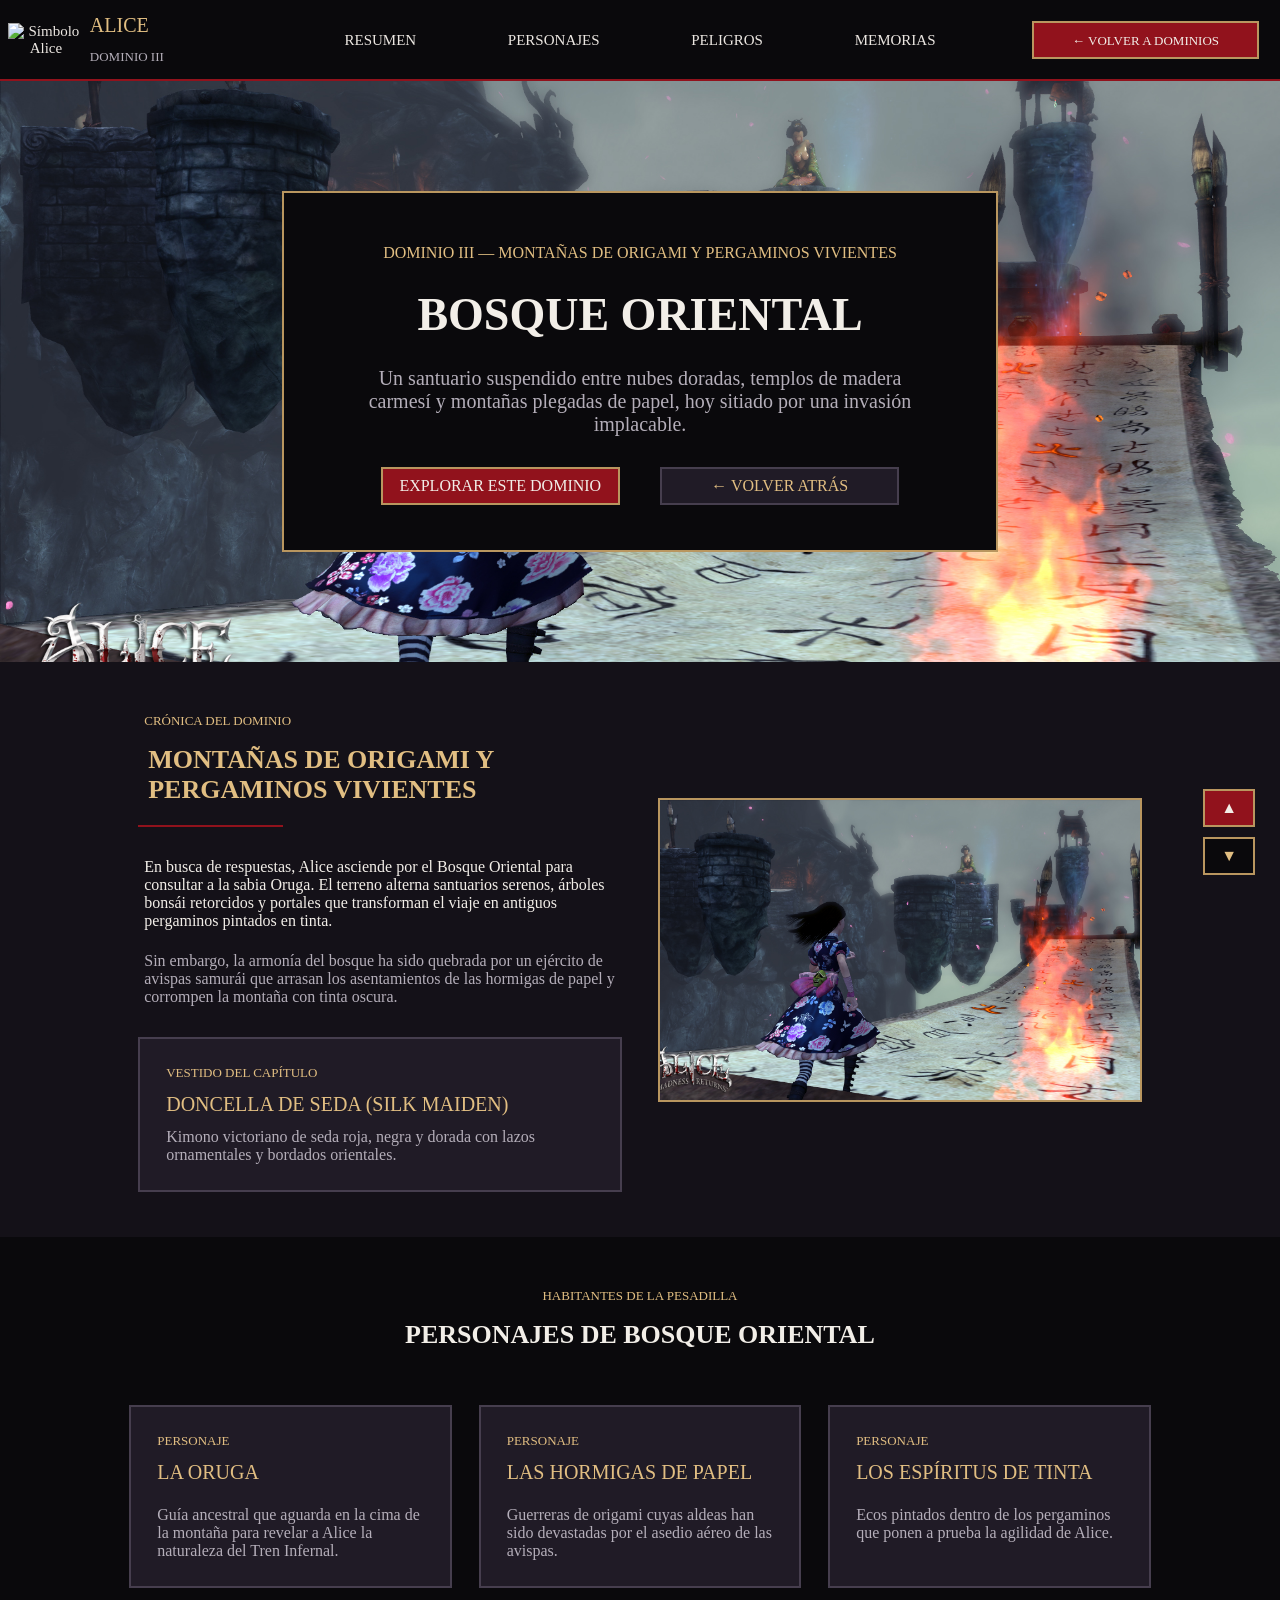
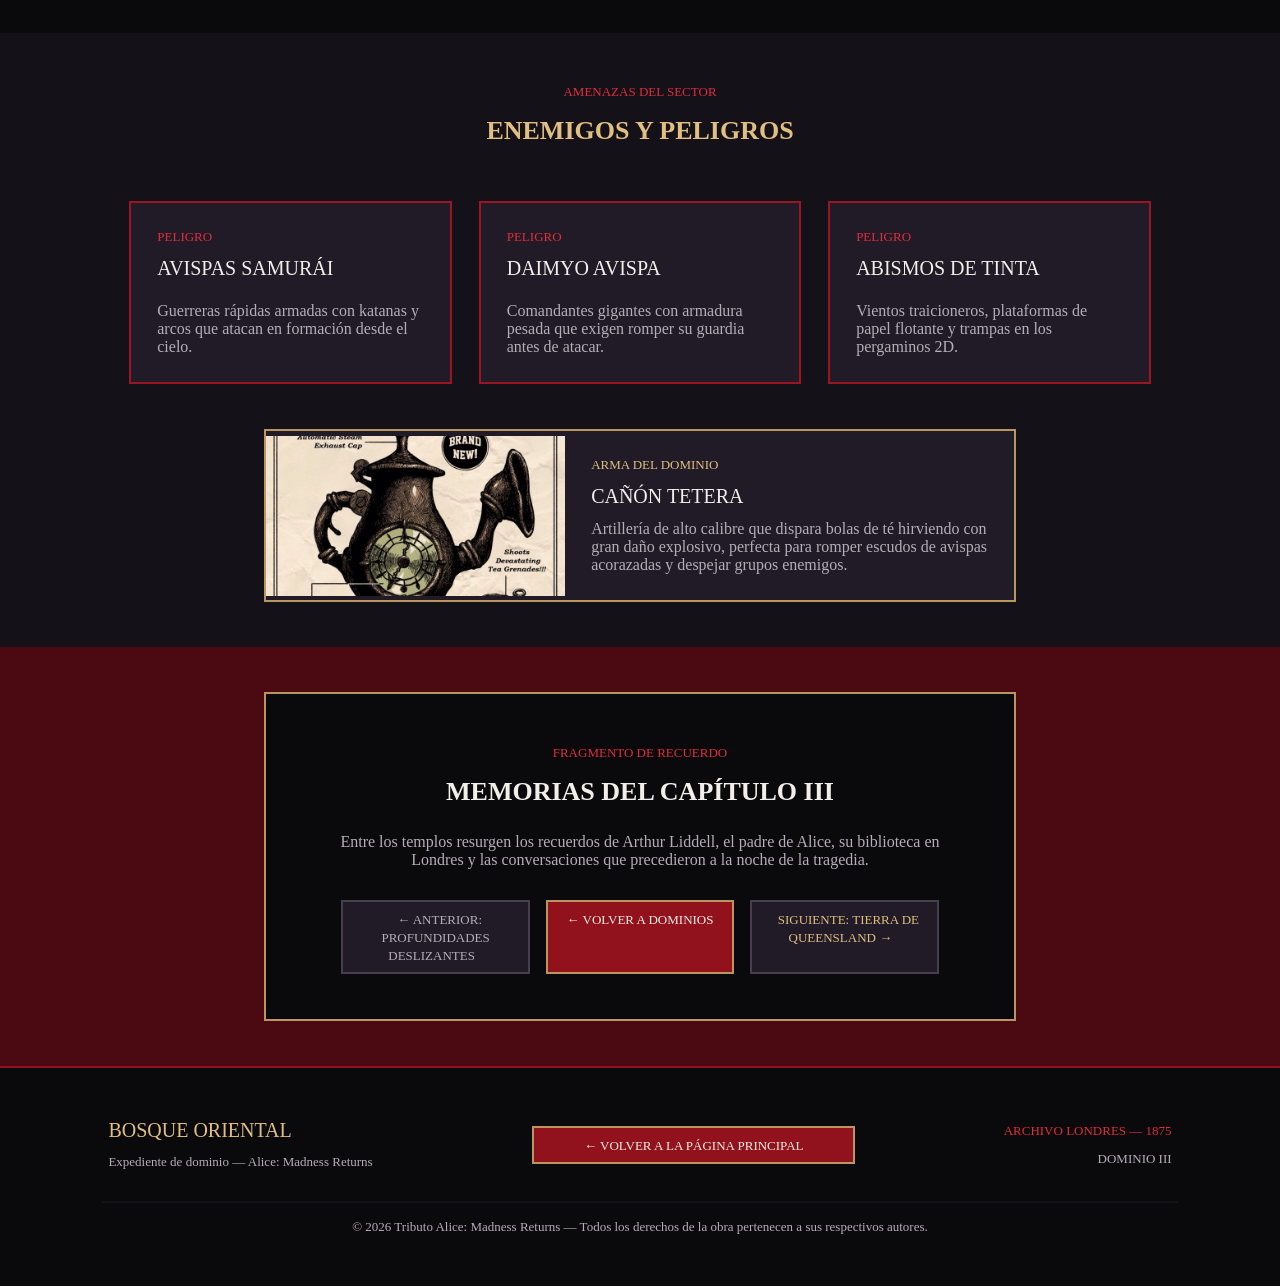
==== bosque-oriental.html @ 74ced8d1 "Add files via upload" ====
<!DOCTYPE html>
<html lang="es">
<head>
    <meta charset="UTF-8">
    <meta name="viewport" content="width=device-width, initial-scale=1.0">
    <title>BOSQUE ORIENTAL - Alice: Madness Returns</title>
    <link rel="icon" href="./img/logo-omega.png" type="image/png">
    <link rel="stylesheet" href="./css/estilos.css">
</head>
<body class="bg-negro texto-blanco">

    <!-- BARRA DE NAVEGACIÓN -->
    <header class="bg-negro w-100 padding-chico" id="inicio">
        <section class="d-flex align-center centradito w-100">

            <!-- Marca / Logo (vuelve al inicio) -->
            <article class="w-20 d-flex align-center">
                <article class="w-30 text-center">
                    <a href="index.html" class="link-imagen">
                        <img src="./img/logo-omega.png" alt="Símbolo Alice" class="w-80">
                    </a>
                </article>
                <article class="w-70">
                    <p class="texto-dorado texto-mediano">ALICE</p>
                    <p class="texto-gris texto-chico">DOMINIO III</p>
                </article>
            </article>

            <!-- Navegación interna del dominio -->
            <nav class="w-60">
                <ul class="d-flex centradito align-center w-100">
                    <li><a href="#resumen">RESUMEN</a></li>
                    <li><a href="#personajes">PERSONAJES</a></li>
                    <li><a href="#peligros">PELIGROS</a></li>
                    <li><a href="#memoria">MEMORIAS</a></li>
                </ul>
            </nav>

            <!-- Botón Volver Atrás en el Header -->
            <article class="w-20 d-flex centradito">
                <article class="borde-dorado w-90 text-center">
                    <p class="bg-carmesi padding-chico">
                        <a href="index.html#dominios" class="texto-blanco texto-chico">← VOLVER A DOMINIOS</a>
                    </p>
                </article>
            </article>

        </section>
    </header>

    <article class="bg-carmesi padding-linea w-100"></article>

    <main class="w-100">

        <!-- HERO DEL DOMINIO -->
        <section class="bg-cover img-dominio-3 padding-hero w-100 text-center">
            <article class="d-flex centradito w-100">
                <article class="borde-dorado w-70">
                    <article class="bg-negro padding-grande text-center w-100">
                        <p class="texto-dorado texto-normal margen-abajo-chico">DOMINIO III — MONTAÑAS DE ORIGAMI Y PERGAMINOS VIVIENTES</p>
                        <h1 class="texto-blanco texto-gigante margen-abajo-chico">BOSQUE ORIENTAL</h1>
                        <p class="texto-gris texto-mediano margen-abajo">Un santuario suspendido entre nubes doradas, templos de madera carmesí y montañas plegadas de papel, hoy sitiado por una invasión implacable.</p>

                        <article class="d-flex centradito w-100 margen-arriba">
                            <article class="borde-dorado w-40">
                                <p class="bg-carmesi padding-chico text-center">
                                    <a href="#resumen" class="texto-blanco texto-normal">EXPLORAR ESTE DOMINIO</a>
                                </p>
                            </article>
                            <article class="borde-gris w-40">
                                <p class="bg-tarjeta padding-chico text-center">
                                    <a href="index.html#dominios" class="texto-dorado texto-normal">← VOLVER ATRÁS</a>
                                </p>
                            </article>
                        </article>
                    </article>
                </article>
            </article>
        </section>

        <!-- SECCIÓN 1: RESUMEN Y ATMÓSFERA -->
        <section class="bg-oscuro padding-grande w-100" id="resumen">
            <article class="d-flex align-center centradito w-100">

                <article class="w-45 text-left">
                    <p class="texto-dorado texto-chico">CRÓNICA DEL DOMINIO</p>
                    <h2 class="texto-dorado texto-grande margen-abajo-chico">MONTAÑAS DE ORIGAMI Y PERGAMINOS VIVIENTES</h2>
                    <article class="bg-carmesi padding-linea w-30 margen-abajo"></article>
                    <p class="texto-blanco texto-normal margen-abajo-chico">En busca de respuestas, Alice asciende por el Bosque Oriental para consultar a la sabia Oruga. El terreno alterna santuarios serenos, árboles bonsái retorcidos y portales que transforman el viaje en antiguos pergaminos pintados en tinta.</p>
                    <p class="texto-gris texto-normal margen-abajo">Sin embargo, la armonía del bosque ha sido quebrada por un ejército de avispas samurái que arrasan los asentamientos de las hormigas de papel y corrompen la montaña con tinta oscura.</p>

                    <article class="borde-gris w-100">
                        <article class="bg-tarjeta padding-mediano w-100">
                            <p class="texto-dorado texto-chico">VESTIDO DEL CAPÍTULO</p>
                            <p class="texto-dorado texto-mediano">DONCELLA DE SEDA (SILK MAIDEN)</p>
                            <p class="texto-gris texto-normal">Kimono victoriano de seda roja, negra y dorada con lazos ornamentales y bordados orientales.</p>
                        </article>
                    </article>
                </article>

                <article class="w-45">
                    <article class="borde-dorado w-100">
                        <article class="bg-cover img-dominio-3 alto-destacado w-100"></article>
                    </article>
                </article>

            </article>
        </section>

        <!-- SECCIÓN 2: PERSONAJES CLAVE -->
        <section class="bg-negro padding-grande w-100 text-center" id="personajes">
            <p class="texto-dorado texto-chico">HABITANTES DE LA PESADILLA</p>
            <h2 class="texto-blanco texto-grande margen-abajo-grande">PERSONAJES DE BOSQUE ORIENTAL</h2>

            <section class="d-flex centradito w-100">
                <article class="borde-gris w-30 text-left">
                    <article class="bg-tarjeta padding-mediano w-100">
                        <p class="texto-dorado texto-chico">PERSONAJE</p>
                        <p class="texto-dorado texto-mediano margen-abajo-chico">LA ORUGA</p>
                        <p class="texto-gris texto-normal">Guía ancestral que aguarda en la cima de la montaña para revelar a Alice la naturaleza del Tren Infernal.</p>
                    </article>
                </article>
                <article class="borde-gris w-30 text-left">
                    <article class="bg-tarjeta padding-mediano w-100">
                        <p class="texto-dorado texto-chico">PERSONAJE</p>
                        <p class="texto-dorado texto-mediano margen-abajo-chico">LAS HORMIGAS DE PAPEL</p>
                        <p class="texto-gris texto-normal">Guerreras de origami cuyas aldeas han sido devastadas por el asedio aéreo de las avispas.</p>
                    </article>
                </article>
                <article class="borde-gris w-30 text-left">
                    <article class="bg-tarjeta padding-mediano w-100">
                        <p class="texto-dorado texto-chico">PERSONAJE</p>
                        <p class="texto-dorado texto-mediano margen-abajo-chico">LOS ESPÍRITUS DE TINTA</p>
                        <p class="texto-gris texto-normal">Ecos pintados dentro de los pergaminos que ponen a prueba la agilidad de Alice.</p>
                    </article>
                </article>
            </section>
        </section>

        <!-- SECCIÓN 3: ENEMIGOS Y PELIGROS -->
        <section class="bg-oscuro padding-grande w-100 text-center" id="peligros">
            <p class="texto-rojo texto-chico">AMENAZAS DEL SECTOR</p>
            <h2 class="texto-dorado texto-grande margen-abajo-grande">ENEMIGOS Y PELIGROS</h2>

            <section class="d-flex centradito w-100 margen-abajo-grande">
                <article class="borde-carmesi w-30 text-left">
                    <article class="bg-tarjeta padding-mediano w-100">
                        <p class="texto-rojo texto-chico">PELIGRO</p>
                        <p class="texto-blanco texto-mediano margen-abajo-chico">AVISPAS SAMURÁI</p>
                        <p class="texto-gris texto-normal">Guerreras rápidas armadas con katanas y arcos que atacan en formación desde el cielo.</p>
                    </article>
                </article>
                <article class="borde-carmesi w-30 text-left">
                    <article class="bg-tarjeta padding-mediano w-100">
                        <p class="texto-rojo texto-chico">PELIGRO</p>
                        <p class="texto-blanco texto-mediano margen-abajo-chico">DAIMYO AVISPA</p>
                        <p class="texto-gris texto-normal">Comandantes gigantes con armadura pesada que exigen romper su guardia antes de atacar.</p>
                    </article>
                </article>
                <article class="borde-carmesi w-30 text-left">
                    <article class="bg-tarjeta padding-mediano w-100">
                        <p class="texto-rojo texto-chico">PELIGRO</p>
                        <p class="texto-blanco texto-mediano margen-abajo-chico">ABISMOS DE TINTA</p>
                        <p class="texto-gris texto-normal">Vientos traicioneros, plataformas de papel flotante y trampas en los pergaminos 2D.</p>
                    </article>
                </article>
            </section>

            <!-- Arma o habilidad clave del dominio -->
            <article class="d-flex centradito w-100">
                <article class="borde-dorado w-70 text-left">
                    <article class="bg-tarjeta d-flex align-center w-100">
                        <article class="w-40 bg-cover img-arma-4 alto-arma"></article>
                        <article class="w-60 padding-mediano">
                            <p class="texto-dorado texto-chico">ARMA DEL DOMINIO</p>
                            <p class="texto-blanco texto-mediano">CAÑÓN TETERA</p>
                            <p class="texto-gris texto-normal">Artillería de alto calibre que dispara bolas de té hirviendo con gran daño explosivo, perfecta para romper escudos de avispas acorazadas y despejar grupos enemigos.</p>
                        </article>
                    </article>
                </article>
            </article>
        </section>

        <!-- SECCIÓN 4: MEMORIAS Y NAVEGACIÓN DE RETORNO -->
        <section class="bg-carmesi-oscuro padding-grande w-100 text-center" id="memoria">
            <article class="d-flex centradito w-100">
                <article class="borde-dorado w-70">
                    <article class="bg-negro padding-grande text-center w-100">
                        <p class="texto-rojo texto-chico">FRAGMENTO DE RECUERDO</p>
                        <h2 class="texto-blanco texto-grande margen-abajo-chico">MEMORIAS DEL CAPÍTULO III</h2>
                        <p class="texto-gris texto-normal margen-abajo">Entre los templos resurgen los recuerdos de Arthur Liddell, el padre de Alice, su biblioteca en Londres y las conversaciones que precedieron a la noche de la tragedia.</p>

                        <!-- Botones de navegación y volver atrás -->
                        <article class="d-flex centradito w-100 margen-arriba">
                            <article class="borde-gris w-30">
                                <p class="bg-tarjeta padding-chico text-center">
                                    <a href="profundidades.html" class="texto-gris texto-chico">← ANTERIOR: PROFUNDIDADES DESLIZANTES</a>
                                </p>
                            </article>
                            <article class="borde-dorado w-30">
                                <p class="bg-carmesi padding-chico text-center">
                                    <a href="index.html#dominios" class="texto-blanco texto-chico">← VOLVER A DOMINIOS</a>
                                </p>
                            </article>
                            <article class="borde-gris w-30">
                                <p class="bg-tarjeta padding-chico text-center">
                                    <a href="queensland.html" class="texto-dorado texto-chico">SIGUIENTE: TIERRA DE QUEENSLAND →</a>
                                </p>
                            </article>
                        </article>
                    </article>
                </article>
            </article>
        </section>

    </main>

    <article class="bg-carmesi padding-linea w-100"></article>

    <!-- FOOTER -->
    <footer class="bg-negro padding-grande w-100" id="final">
        <section class="d-flex centradito align-center w-100 margen-abajo">
            <article class="w-40 text-left">
                <p class="texto-dorado texto-mediano">BOSQUE ORIENTAL</p>
                <p class="texto-gris texto-chico">Expediente de dominio — Alice: Madness Returns</p>
            </article>

            <article class="w-30 text-center">
                <article class="borde-dorado w-100">
                    <p class="bg-carmesi padding-chico">
                        <a href="index.html#dominios" class="texto-blanco texto-chico">← VOLVER A LA PÁGINA PRINCIPAL</a>
                    </p>
                </article>
            </article>

            <article class="w-30 text-right">
                <p class="texto-rojo texto-chico">ARCHIVO LONDRES — 1875</p>
                <p class="texto-gris texto-chico">DOMINIO III</p>
            </article>
        </section>

        <article class="bg-oscuro padding-linea w-100 margen-abajo-chico"></article>
        <p class="texto-gris texto-chico text-center">© 2026 Tributo Alice: Madness Returns — Todos los derechos de la obra pertenecen a sus respectivos autores.</p>
    </footer>

    <!-- Botones flotantes: Inicio y Final -->
    <article class="botones-flotantes">
        <article class="borde-dorado margen-abajo-chico text-center">
            <p class="bg-carmesi padding-chico">
                <a href="#inicio" class="texto-blanco texto-normal" title="Ir al inicio">▲</a>
            </p>
        </article>
        <article class="borde-dorado text-center">
            <p class="bg-negro padding-chico">
                <a href="#final" class="texto-dorado texto-normal" title="Ir al final">▼</a>
            </p>
        </article>
    </article>

    <script src="./js/scroll.js"></script>
</body>
</html>
---- css/estilos.css ----
* { box-sizing: border-box; padding: 0; margin: 0; scroll-behavior: smooth; }


h1 { font-size: 42px; padding: 10px; }
h2 { font-size: 28px; padding: 10px; }
p { padding: 6px; }
ul { list-style: none; }

a {
    text-decoration: none;
    color: rgb(235, 230, 225);
    font-size: 15px;
    padding: 8px;
}

a:hover {
    color: rgb(215, 40, 55);
    text-decoration: underline;
}


.bg-negro { background-color: rgb(10, 9, 12); }
.bg-oscuro { background-color: rgb(20, 17, 24); }
.bg-tarjeta { background-color: rgb(32, 27, 38); }
.bg-carmesi { background-color: rgb(145, 18, 28); }
.bg-carmesi-oscuro { background-color: rgb(75, 10, 18); }
.bg-celeste { background-color: rgb(95, 175, 185); }
.bg-blanco { background-color: rgb(240, 235, 230); }


.borde-carmesi {
    background-color: rgb(155, 22, 34);
    padding: 2px;
}

.borde-dorado {
    background-color: rgb(185, 150, 95);
    padding: 2px;
}

.borde-gris {
    background-color: rgb(70, 62, 78);
    padding: 2px;
}


.texto-chico { font-size: 13px; }
.texto-normal { font-size: 16px; }
.texto-mediano { font-size: 20px; }
.texto-grande { font-size: 26px; }
.texto-gigante { font-size: 46px; }

.texto-blanco { color: rgb(242, 238, 232); }
.texto-gris { color: rgb(180, 174, 185); }
.texto-rojo { color: rgb(225, 45, 60); }
.texto-dorado { color: rgb(225, 190, 130); }
.texto-celeste { color: rgb(135, 210, 218); }
.texto-negro { color: rgb(15, 12, 18); }

.text-center { text-align: center; }
.text-left { text-align: left; }
.text-right { text-align: right; }


.d-flex { display: flex; }
.align-center { align-items: center; }
.centradito { justify-content: space-evenly; }


.w-10 { width: 10%; }
.w-20 { width: 20%; }
.w-30 { width: 30%; }
.w-40 { width: 40%; }
.w-45 { width: 45%; }
.w-50 { width: 50%; }
.w-60 { width: 60%; }
.w-70 { width: 70%; }
.w-80 { width: 80%; }
.w-90 { width: 90%; }
.w-100 { width: 100%; }


.padding-linea { padding: 1px; }
.padding-chico { padding: 8px; }
.padding-mediano { padding: 20px; }
.padding-grande { padding: 45px 8%; }
.padding-hero { padding: 110px 10%; }

.margen-abajo-chico { margin: 0 0 10px 0; }
.margen-abajo { margin: 0 0 25px 0; }
.margen-abajo-grande { margin: 0 0 45px 0; }
.margen-arriba { margin: 25px 0 0 0; }


.bg-cover {
    background-size: cover;
    background-repeat: no-repeat;
    background-position: center;
}

.alto-tarjeta { padding: 95px 10px; }
.alto-arma { padding: 80px 10px; }
.alto-destacado { padding: 150px 20px; }

.img-hero { background-image: url(../img/Hero-v1.jpg) }
.img-historia { background-image: url(../img/Londres-alice.jpg); }
.img-dominio-londres { background-image: url(../img/historia-londres.jpg); }
.img-dominio-valle, .img-dominio-1 { background-image: url(../img/dominio-valle.jpg); }
.img-dominio-sombrerero { background-image: url(../img/dominio-sombrerero.jpg); }
.img-dominio-profundidades, .img-dominio-2 { background-image: url(../img/dominio-profundidades.jpg); }
.img-dominio-bosque, .img-dominio-3 { background-image: url(../img/dominio-bosque.jpg); }
.img-dominio-queensland, .img-dominio-4 { background-image: url(../img/dominio-queensland.jpg); }
.img-dominio-munecas, .img-dominio-5 { background-image: url(../img/dominio-munecas.jpg); }
.img-dominio-tren, .img-dominio-6 { background-image: url(../img/dominio-tren.jpg); }
.img-arma-1 { background-image: url(../img/arma-vorpal.jpg); }
.img-arma-2 { background-image: url(../img/arma-molinillo.jpg); }
.img-arma-3 { background-image: url(../img/arma-caballito.jpg); }
.img-arma-4 { background-image: url(../img/arma-tetera.jpg); }
.img-histeria { background-image: url(../img/modo-histeria.jpg); }
.img-cta { background-image: url(../img/cta-fondo.jpg); }


.alto-arma {
    cursor: zoom-in;
}


.alto-arma::before {
    content: "";
    position: fixed;
    top: 0;
    left: 0;
    width: 100%;
    height: 100%;
    background-color: rgba(10, 9, 12, 0.75);
    backdrop-filter: blur(8px);
    -webkit-backdrop-filter: blur(8px);
    z-index: 998;
    opacity: 0;
    visibility: hidden;
    pointer-events: none;
    transition: opacity 0.3s ease, visibility 0.3s ease;
}

.alto-arma::after {
    content: "";
    position: fixed;
    top: 50%;
    left: 50%;
    width: 80vw;
    height: 80vh;
    background-image: inherit;
    background-size: contain;
    background-repeat: no-repeat;
    background-position: center;
    filter: drop-shadow(0 0 25px rgba(0, 0, 0, 0.9));
    z-index: 999;
    opacity: 0;
    visibility: hidden;
    pointer-events: none;
    transform: translate(-50%, -50%) scale(0.85);
    transition: opacity 0.3s ease, transform 0.3s ease, visibility 0.3s ease;
}


.alto-arma:hover::before {
    opacity: 1;
    visibility: visible;
}

.alto-arma:hover::after {
    opacity: 1;
    visibility: visible;
    transform: translate(-50%, -50%) scale(1);
}


.botones-flotantes {
    position: fixed;
    bottom: 25px;
    right: 25px;
    z-index: 900;
}

.botones-flotantes a:hover {
    color: rgb(242, 238, 232);
    text-decoration: none;
}


.link-imagen {
    display: block;
    padding: 0;
    cursor: pointer;
    transition: opacity 0.25s ease;
}

.link-imagen:hover {
    opacity: 0.8;
    text-decoration: none;
}

.img-dlc-collage {
    background-image: url(../img/dlc-collage.jpg);
    background-position: top center;
}
.borde-gris,
.borde-dorado,
.borde-carmesi {
    display: flex;
    flex-direction: column;
}

.borde-gris > *,
.borde-dorado > *,
.borde-carmesi > * {
    flex: 1;
}

.fila-centrada {
    justify-content: center;
    gap: 3.33%;
}

.w-97 {
    width: 96.7%;
}

.btn-enlace {
    display: block;
    width: 100%;
}
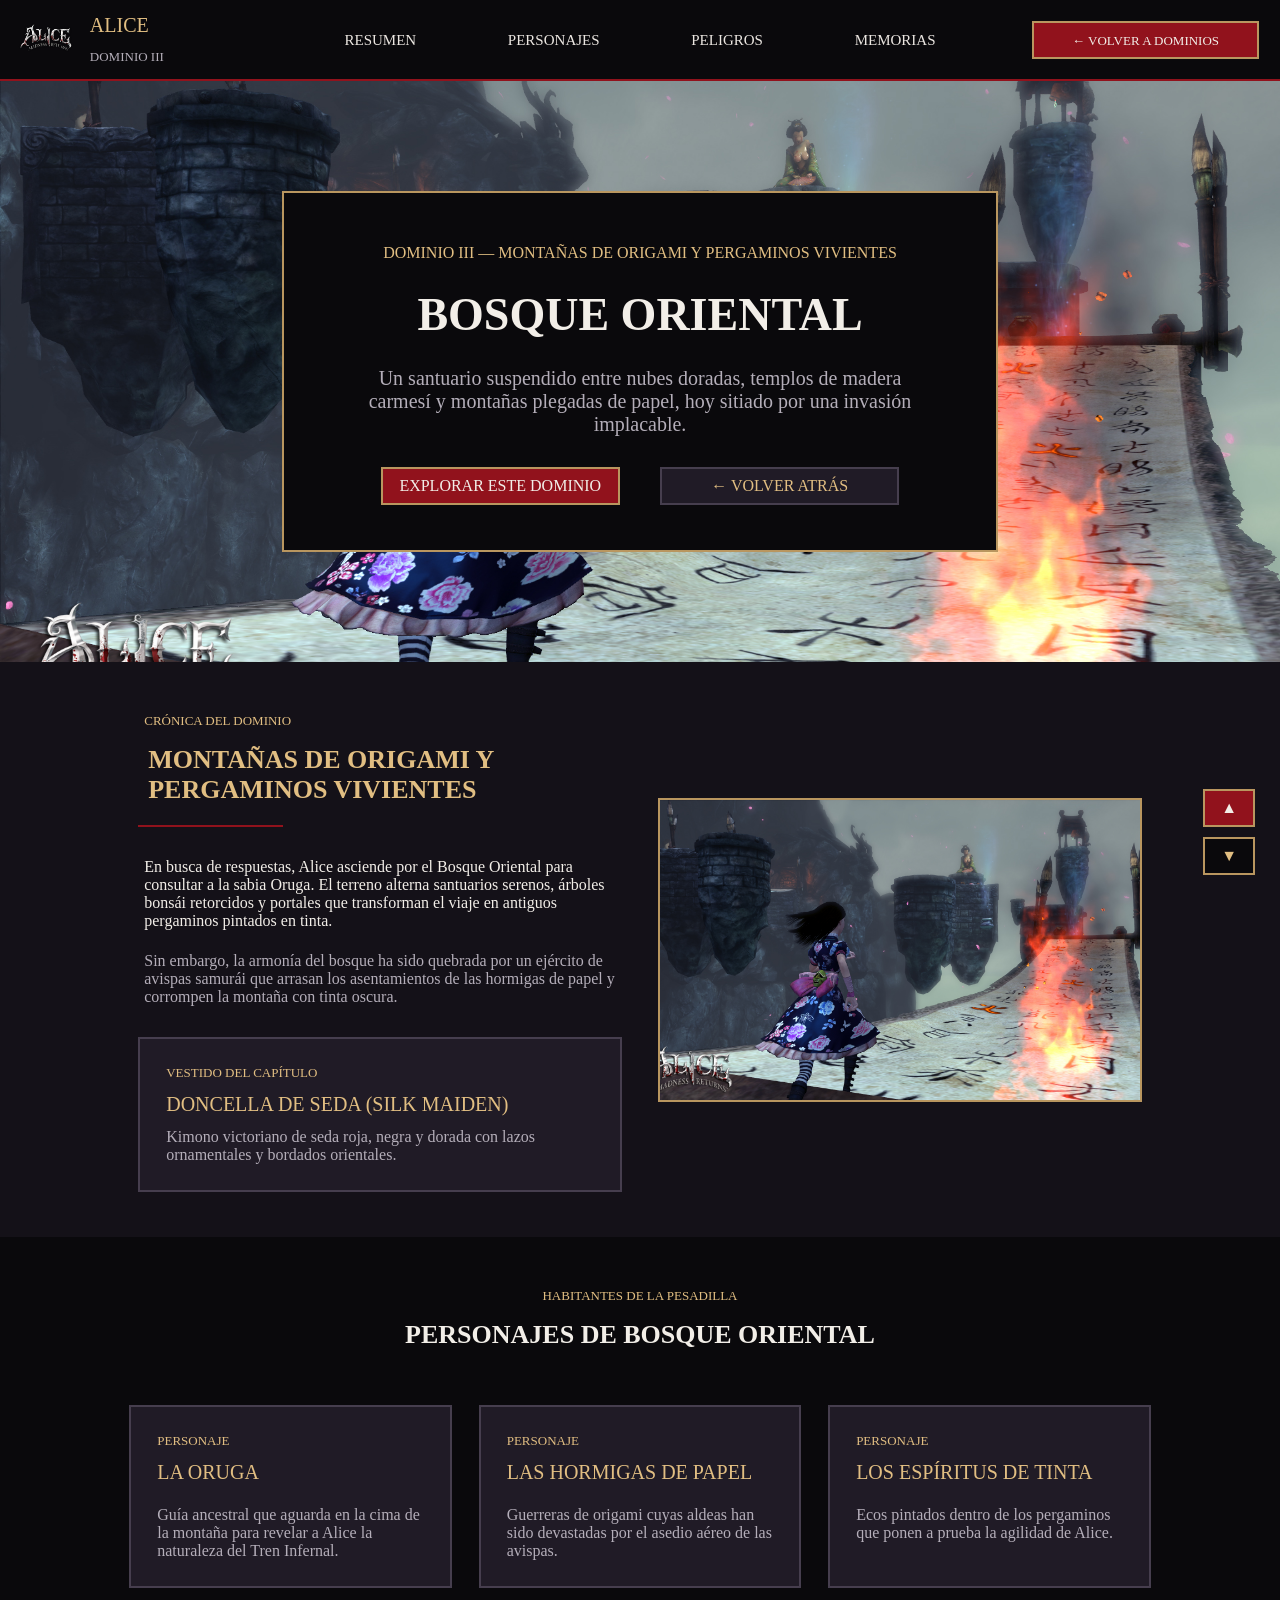
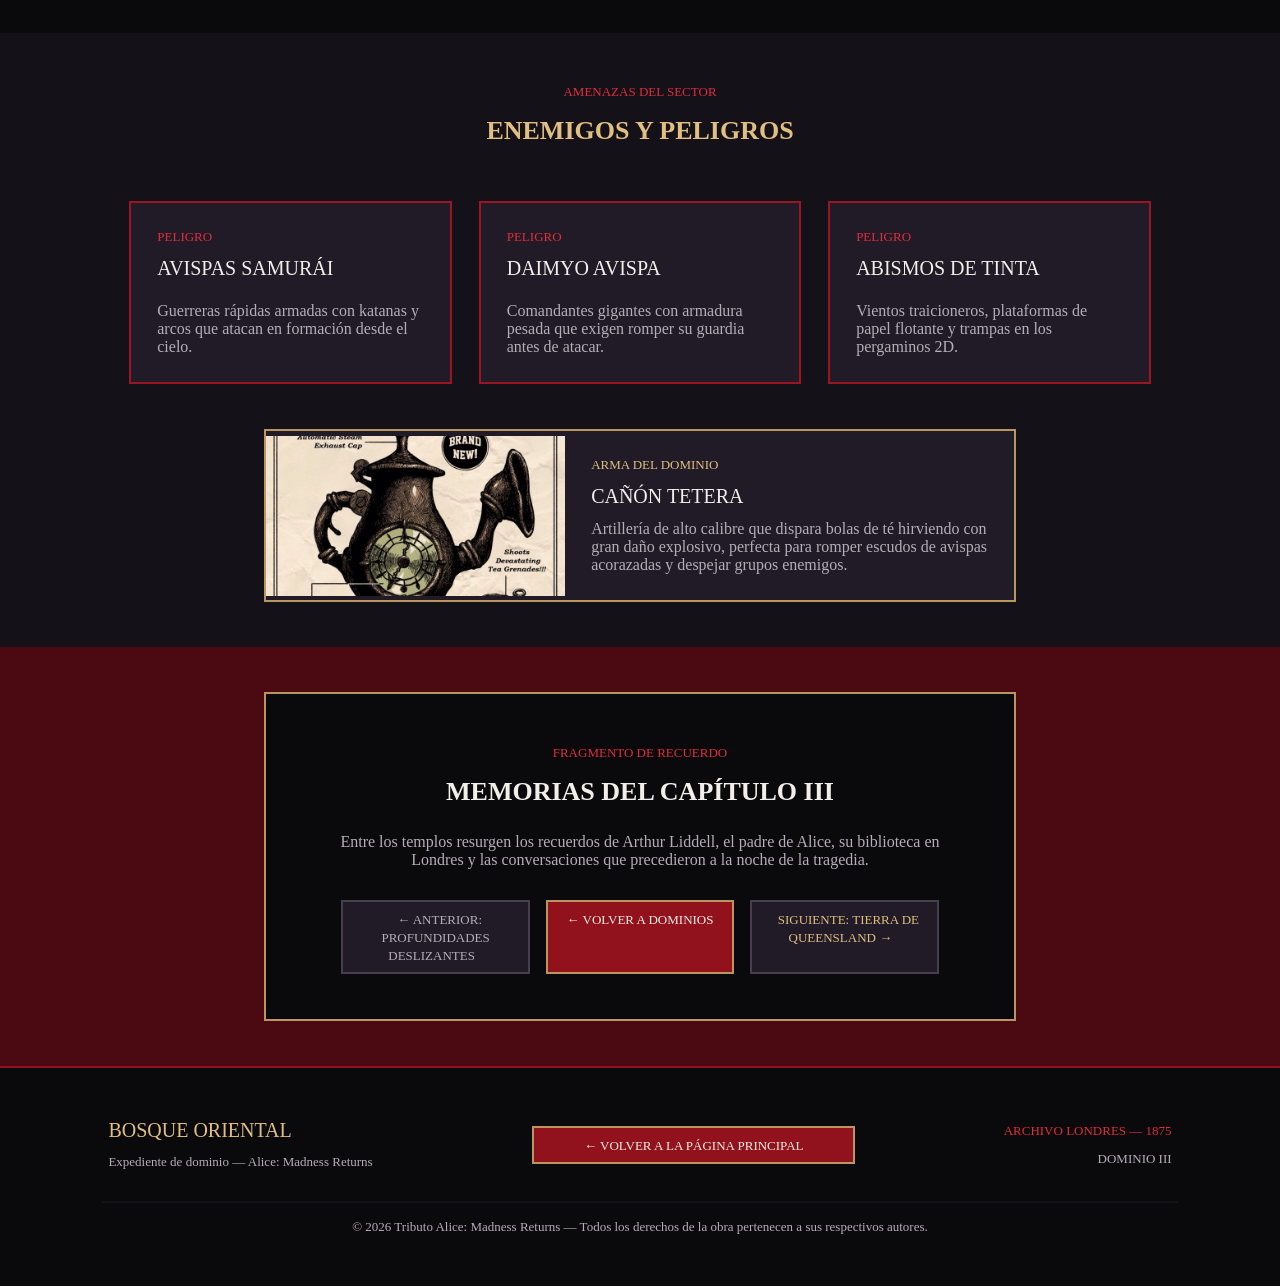
==== commit 53d8687e: "bosque-oriental.html" ====
--- a/bosque-oriental.html
+++ b/bosque-oriental.html
@@ -9,15 +9,15 @@
 </head>
 <body class="bg-negro texto-blanco">
 
-    <!-- BARRA DE NAVEGACIÓN -->
+    
     <header class="bg-negro w-100 padding-chico" id="inicio">
         <section class="d-flex align-center centradito w-100">
 
-            <!-- Marca / Logo (vuelve al inicio) -->
+           
             <article class="w-20 d-flex align-center">
                 <article class="w-30 text-center">
                     <a href="index.html" class="link-imagen">
-                        <img src="./img/logo-omega.png" alt="Símbolo Alice" class="w-80">
+                        <img src="./img/Logo-alice.png" alt="Símbolo Alice" class="w-80">
                     </a>
                 </article>
                 <article class="w-70">
@@ -26,7 +26,7 @@
                 </article>
             </article>
 
-            <!-- Navegación interna del dominio -->
+            
             <nav class="w-60">
                 <ul class="d-flex centradito align-center w-100">
                     <li><a href="#resumen">RESUMEN</a></li>
@@ -36,7 +36,7 @@
                 </ul>
             </nav>
 
-            <!-- Botón Volver Atrás en el Header -->
+            
             <article class="w-20 d-flex centradito">
                 <article class="borde-dorado w-90 text-center">
                     <p class="bg-carmesi padding-chico">
@@ -52,7 +52,7 @@
 
     <main class="w-100">
 
-        <!-- HERO DEL DOMINIO -->
+        
         <section class="bg-cover img-dominio-3 padding-hero w-100 text-center">
             <article class="d-flex centradito w-100">
                 <article class="borde-dorado w-70">
@@ -78,7 +78,7 @@
             </article>
         </section>
 
-        <!-- SECCIÓN 1: RESUMEN Y ATMÓSFERA -->
+        
         <section class="bg-oscuro padding-grande w-100" id="resumen">
             <article class="d-flex align-center centradito w-100">
 
@@ -107,7 +107,7 @@
             </article>
         </section>
 
-        <!-- SECCIÓN 2: PERSONAJES CLAVE -->
+     
         <section class="bg-negro padding-grande w-100 text-center" id="personajes">
             <p class="texto-dorado texto-chico">HABITANTES DE LA PESADILLA</p>
             <h2 class="texto-blanco texto-grande margen-abajo-grande">PERSONAJES DE BOSQUE ORIENTAL</h2>
@@ -137,7 +137,7 @@
             </section>
         </section>
 
-        <!-- SECCIÓN 3: ENEMIGOS Y PELIGROS -->
+        
         <section class="bg-oscuro padding-grande w-100 text-center" id="peligros">
             <p class="texto-rojo texto-chico">AMENAZAS DEL SECTOR</p>
             <h2 class="texto-dorado texto-grande margen-abajo-grande">ENEMIGOS Y PELIGROS</h2>
@@ -166,7 +166,7 @@
                 </article>
             </section>
 
-            <!-- Arma o habilidad clave del dominio -->
+            
             <article class="d-flex centradito w-100">
                 <article class="borde-dorado w-70 text-left">
                     <article class="bg-tarjeta d-flex align-center w-100">
@@ -181,7 +181,7 @@
             </article>
         </section>
 
-        <!-- SECCIÓN 4: MEMORIAS Y NAVEGACIÓN DE RETORNO -->
+       
         <section class="bg-carmesi-oscuro padding-grande w-100 text-center" id="memoria">
             <article class="d-flex centradito w-100">
                 <article class="borde-dorado w-70">
@@ -190,7 +190,7 @@
                         <h2 class="texto-blanco texto-grande margen-abajo-chico">MEMORIAS DEL CAPÍTULO III</h2>
                         <p class="texto-gris texto-normal margen-abajo">Entre los templos resurgen los recuerdos de Arthur Liddell, el padre de Alice, su biblioteca en Londres y las conversaciones que precedieron a la noche de la tragedia.</p>
 
-                        <!-- Botones de navegación y volver atrás -->
+                      
                         <article class="d-flex centradito w-100 margen-arriba">
                             <article class="borde-gris w-30">
                                 <p class="bg-tarjeta padding-chico text-center">
@@ -217,7 +217,7 @@
 
     <article class="bg-carmesi padding-linea w-100"></article>
 
-    <!-- FOOTER -->
+    
     <footer class="bg-negro padding-grande w-100" id="final">
         <section class="d-flex centradito align-center w-100 margen-abajo">
             <article class="w-40 text-left">
@@ -243,7 +243,7 @@
         <p class="texto-gris texto-chico text-center">© 2026 Tributo Alice: Madness Returns — Todos los derechos de la obra pertenecen a sus respectivos autores.</p>
     </footer>
 
-    <!-- Botones flotantes: Inicio y Final -->
+    
     <article class="botones-flotantes">
         <article class="borde-dorado margen-abajo-chico text-center">
             <p class="bg-carmesi padding-chico">
@@ -259,4 +259,4 @@
 
     <script src="./js/scroll.js"></script>
 </body>
-</html>+</html>
--- a/css/estilos.css
+++ b/css/estilos.css
@@ -1,5 +1,9 @@
-* { box-sizing: border-box; padding: 0; margin: 0; scroll-behavior: smooth; }
-
+* { box-sizing: border-box; padding: 0; margin: 0; }
+
+html, body {
+    overflow-x: hidden;
+    max-width: 100%;
+}
 
 h1 { font-size: 42px; padding: 10px; }
 h2 { font-size: 28px; padding: 10px; }
@@ -229,4 +233,92 @@
 .btn-enlace {
     display: block;
     width: 100%;
-}+}
+
+ @media (max-width: 960px) {
+    .d-flex {
+        flex-direction: column !important;
+        flex-wrap: wrap !important;
+        align-items: center !important;
+        gap: 16px;
+    }
+
+    header .w-20 {
+        flex-direction: row !important;
+        justify-content: center !important;
+        width: 100% !important;
+    }
+
+    header .w-20 .w-30 {
+        width: 55px !important;
+    }
+
+    header .w-20 .w-70 {
+        width: auto !important;
+    }
+
+    nav ul.d-flex {
+        flex-direction: row !important;
+        flex-wrap: wrap !important;
+        justify-content: center !important;
+        gap: 6px;
+    }
+
+    .w-20,
+    .w-30,
+    .w-40,
+    .w-45,
+    .w-50,
+    .w-60,
+    .w-70,
+    .w-80,
+    .w-90,
+    .w-97 {
+        width: 100% !important;
+    }
+
+    footer .text-left,
+    footer .text-right {
+        text-align: center !important;
+    }
+
+    .padding-hero {
+        padding: 45px 5% !important;
+    }
+
+    .padding-grande {
+        padding: 35px 5% !important;
+    }
+
+    .alto-destacado {
+        padding: 100px 15px !important;
+    }
+}
+
+@media (max-width: 640px) {
+    .texto-gigante {
+        font-size: 28px !important;
+    }
+
+    .texto-grande {
+        font-size: 22px !important;
+    }
+
+    .texto-mediano {
+        font-size: 16px !important;
+    }
+
+    .alto-tarjeta {
+        padding: 80px 10px !important;
+    }
+
+    .alto-arma {
+        width: 100% !important;
+        padding: 95px 10px !important;
+    }
+
+    .botones-flotantes {
+        bottom: 14px;
+        right: 14px;
+    }
+}
